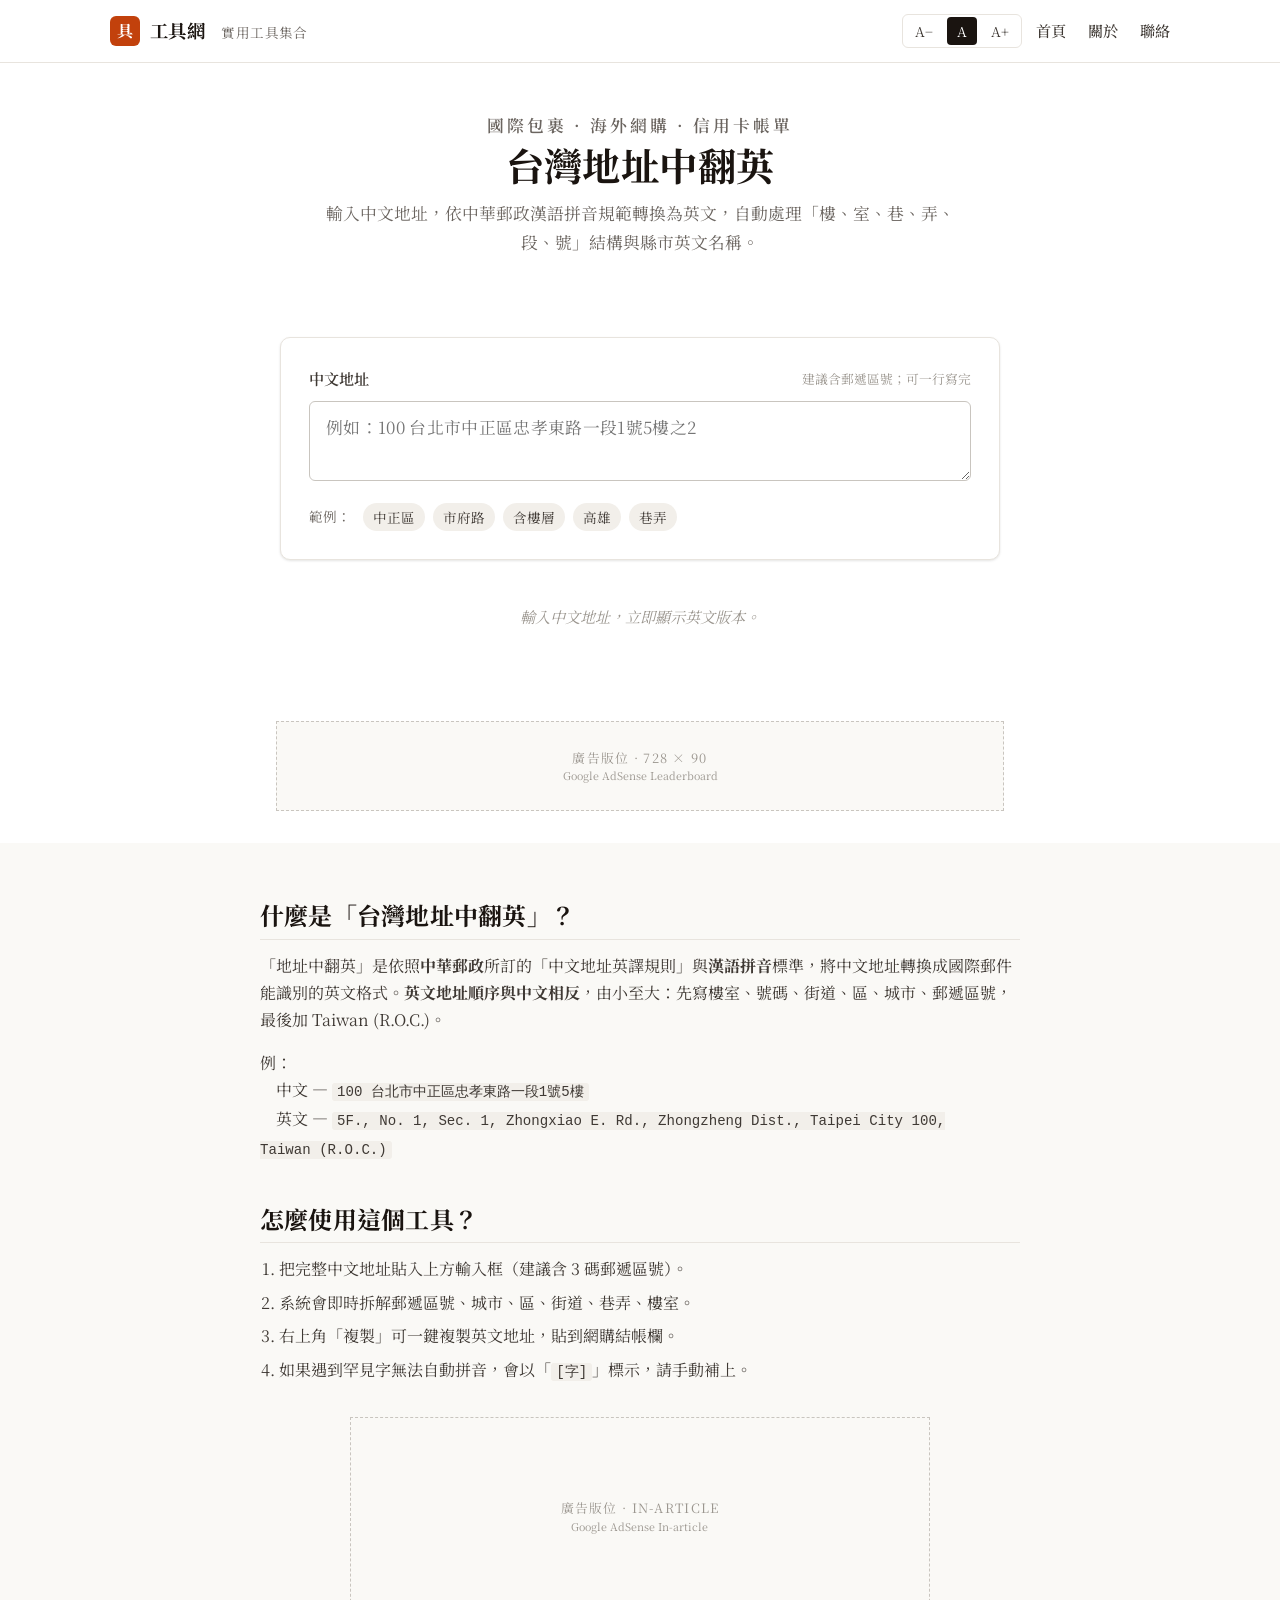
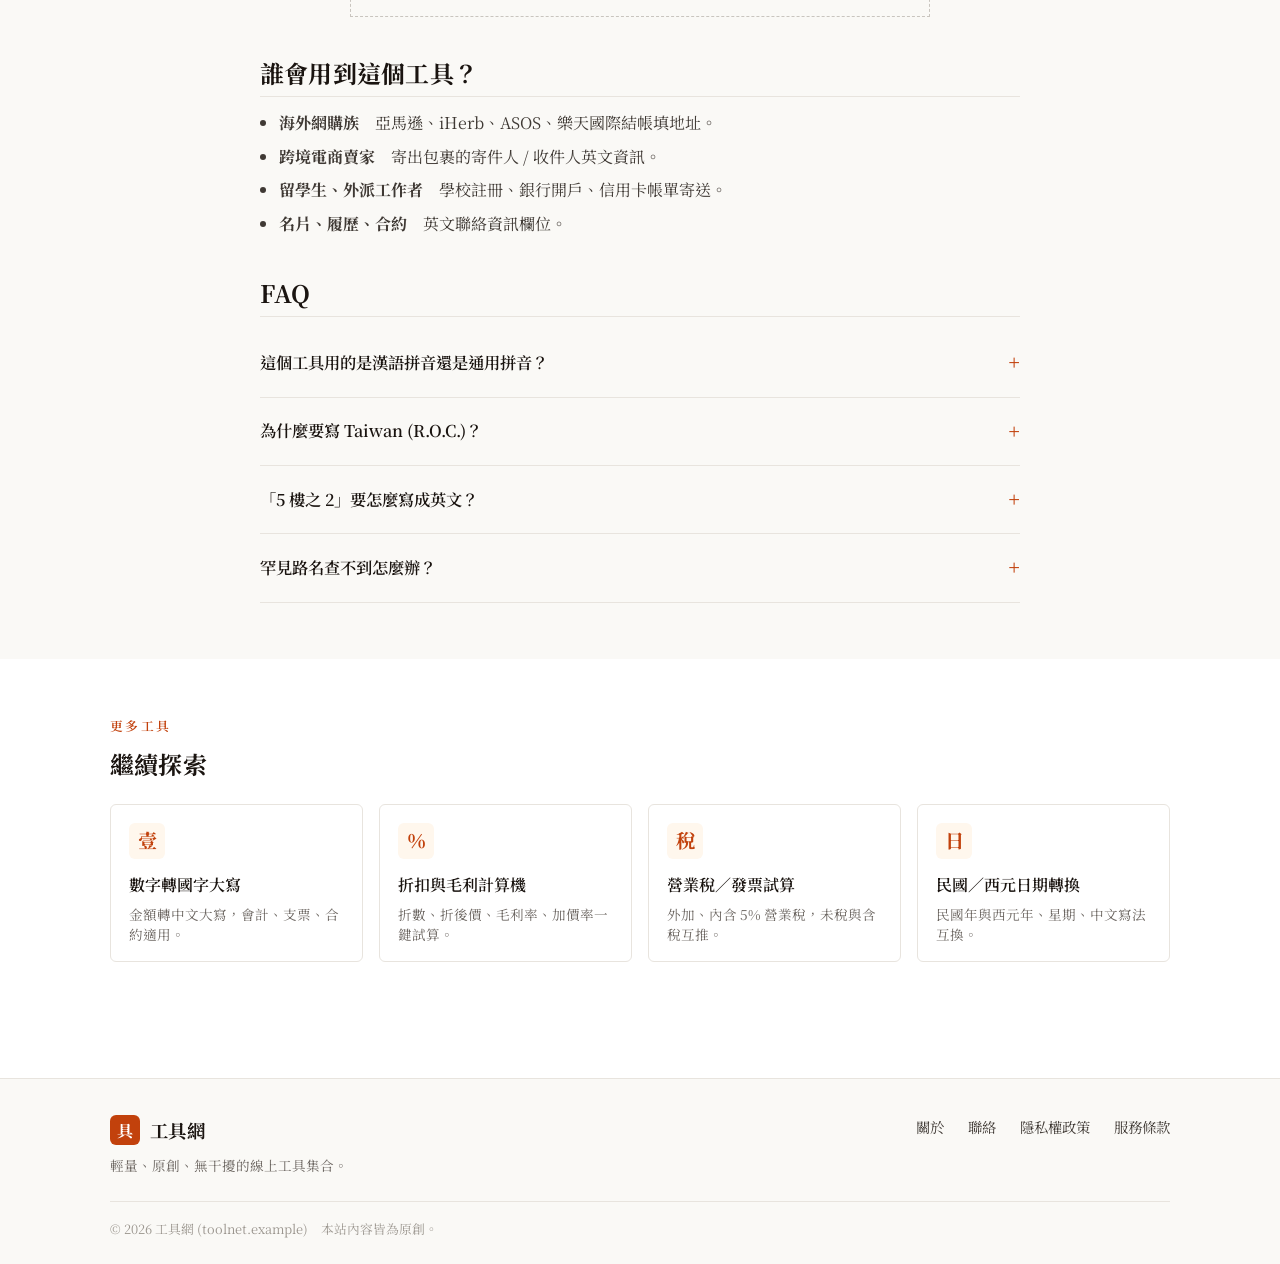
==== address.html @ 965de2b1 "Add Taiwan address Chinese-to-English converter Implements address.html with full conversion logic (" ====
<!DOCTYPE html>
<html lang="zh-Hant-TW">
<head>
<meta charset="UTF-8" />
<meta name="viewport" content="width=device-width, initial-scale=1.0" />
<title>台灣地址中翻英｜中文地址轉英文工具 - 工具網</title>
<meta name="description" content="免費線上台灣地址中翻英工具：輸入中文地址，依中華郵政漢語拼音規範轉換為英文地址，國際包裹、海外網購、信用卡帳單寄送地址必備。" />
<meta name="keywords" content="地址中翻英,台灣地址英譯,中華郵政英文地址,地址轉換,英文地址,漢語拼音地址" />
<link rel="canonical" href="https://example.com/address.html" />
<meta property="og:title" content="台灣地址中翻英工具 - 工具網" />
<meta property="og:description" content="輸入中文地址，一鍵轉成國際包裹可用的英文地址。" />
<meta property="og:type" content="website" />
<meta property="og:locale" content="zh_TW" />

<link rel="preconnect" href="https://fonts.googleapis.com" />
<link rel="preconnect" href="https://fonts.gstatic.com" crossorigin />
<link href="https://fonts.googleapis.com/css2?family=Noto+Serif+TC:wght@400;500;600;700&display=swap" rel="stylesheet" />
<link rel="stylesheet" href="styles.css" />

<script async src="https://pagead2.googlesyndication.com/pagead/js/adsbygoogle.js?client=ca-pub-7520385754428125" crossorigin="anonymous"></script>

<script type="application/ld+json">
{
  "@context": "https://schema.org",
  "@type": "WebApplication",
  "name": "台灣地址中翻英工具",
  "applicationCategory": "UtilitiesApplication",
  "operatingSystem": "All",
  "url": "https://example.com/address.html",
  "offers": { "@type": "Offer", "price": "0", "priceCurrency": "TWD" },
  "description": "依中華郵政漢語拼音規範，將台灣中文地址轉換為英文格式，支援郵遞區號、縣市、行政區、路名、巷弄、樓層解析。"
}
</script>
</head>
<body>

<header class="site-header">
  <div class="site-header__inner">
    <a href="index.html" class="brand">
      <span class="brand__mark">具</span>
      <span class="brand__name">工具網<span class="brand__sub">　實用工具集合</span></span>
    </a>
    <div style="display:flex;align-items:center;gap:14px;">
      <div class="fs-toggle" aria-label="字體大小">
        <button data-fs="sm" type="button">A−</button>
        <button data-fs="md" type="button" class="is-active">A</button>
        <button data-fs="lg" type="button">A+</button>
      </div>
      <nav class="nav" aria-label="主選單">
        <a href="index.html">首頁</a>
        <a href="about.html">關於</a>
        <a href="contact.html">聯絡</a>
      </nav>
      <button class="menu-btn" aria-label="開啟選單" type="button">≡</button>
    </div>
  </div>
</header>

<main>

  <section class="hero">
    <div class="container">
      <p class="eyebrow">國際包裹 · 海外網購 · 信用卡帳單</p>
      <h1>台灣地址中翻英</h1>
      <p>輸入中文地址，依中華郵政漢語拼音規範轉換為英文，自動處理「樓、室、巷、弄、段、號」結構與縣市英文名稱。</p>
    </div>
  </section>

  <section class="section--tight">
    <div class="tool" data-tool="address">
      <div class="tool__label">
        <label for="addr">中文地址</label>
        <span class="tool__hint">建議含郵遞區號；可一行寫完</span>
      </div>

      <div class="input-row">
        <div class="input-row__field" style="flex:1 1 100%;">
          <textarea
            id="addr"
            class="num-input"
            style="font-size:1.05rem;min-height:80px;resize:vertical;line-height:1.6;padding:12px 16px;"
            placeholder="例如：100 台北市中正區忠孝東路一段1號5樓之2"
            aria-describedby="addr-error"
          ></textarea>
        </div>
      </div>

      <div class="examples">
        <span class="examples__label">範例：</span>
        <button type="button" class="chip" data-example="100台北市中正區忠孝東路一段1號">中正區</button>
        <button type="button" class="chip" data-example="110台北市信義區市府路45號">市府路</button>
        <button type="button" class="chip" data-example="403台中市西區民權路100號5樓之2">含樓層</button>
        <button type="button" class="chip" data-example="800高雄市新興區中山一路115號10樓">高雄</button>
        <button type="button" class="chip" data-example="106台北市大安區光復南路102巷5弄3號">巷弄</button>
      </div>

      <div class="tool__error" id="addr-error" data-addr-error role="alert" aria-live="polite"></div>
    </div>

    <div class="result">
      <div class="result__main" data-addr-result style="display:none;">
        <button type="button" class="copy-btn" data-addr-copy>複製</button>
        <div class="result__caption">英文地址 (Recipient Address)</div>
        <p class="result__value" data-addr-value style="font-size:1.1rem;line-height:1.65;letter-spacing:0;"></p>
        <div class="result__meta" data-addr-meta></div>
      </div>

      <div class="placeholder-state" data-addr-placeholder>輸入中文地址，立即顯示英文版本。</div>

      <div class="result__alt" data-addr-alt style="display:none;">
        <div class="alt-row">
          <span class="alt-row__label">郵遞區號 ZIP</span>
          <span class="alt-row__value" data-addr-zip>—</span>
        </div>
        <div class="alt-row">
          <span class="alt-row__label">城市 City</span>
          <span class="alt-row__value" data-addr-city>—</span>
        </div>
        <div class="alt-row">
          <span class="alt-row__label">區 District</span>
          <span class="alt-row__value" data-addr-dist>—</span>
        </div>
        <div class="alt-row">
          <span class="alt-row__label">街道 Street</span>
          <span class="alt-row__value" data-addr-street>—</span>
        </div>
      </div>
    </div>
  </section>

  <div class="container">
    <div class="ad-slot ad-leader" aria-label="廣告版位">
      <div class="ad-slot__inner">廣告版位 · 728 × 90<br><small style="text-transform:none;letter-spacing:0;">Google AdSense Leaderboard</small></div>
    </div>
  </div>

  <section class="section section--alt">
    <div class="container">
      <div class="seo">

        <h2>什麼是「台灣地址中翻英」？</h2>
        <p>「地址中翻英」是依照<strong>中華郵政</strong>所訂的「中文地址英譯規則」與<strong>漢語拼音</strong>標準，將中文地址轉換成國際郵件能識別的英文格式。<strong>英文地址順序與中文相反</strong>，由小至大：先寫樓室、號碼、街道、區、城市、郵遞區號，最後加 Taiwan (R.O.C.)。</p>
        <p>例：<br>
        　中文 — <code>100 台北市中正區忠孝東路一段1號5樓</code><br>
        　英文 — <code>5F., No. 1, Sec. 1, Zhongxiao E. Rd., Zhongzheng Dist., Taipei City 100, Taiwan (R.O.C.)</code></p>

        <h2>怎麼使用這個工具？</h2>
        <ol>
          <li>把完整中文地址貼入上方輸入框（建議含 3 碼郵遞區號）。</li>
          <li>系統會即時拆解郵遞區號、城市、區、街道、巷弄、樓室。</li>
          <li>右上角「複製」可一鍵複製英文地址，貼到網購結帳欄。</li>
          <li>如果遇到罕見字無法自動拼音，會以「<code>[字]</code>」標示，請手動補上。</li>
        </ol>

        <div class="ad-slot ad-inarticle" aria-label="文章中廣告">
          <div class="ad-slot__inner">廣告版位 · In-Article<br><small style="text-transform:none;letter-spacing:0;">Google AdSense In-article</small></div>
        </div>

        <h2>誰會用到這個工具？</h2>
        <ul>
          <li><strong>海外網購族</strong>　亞馬遜、iHerb、ASOS、樂天國際結帳填地址。</li>
          <li><strong>跨境電商賣家</strong>　寄出包裹的寄件人 / 收件人英文資訊。</li>
          <li><strong>留學生、外派工作者</strong>　學校註冊、銀行開戶、信用卡帳單寄送。</li>
          <li><strong>名片、履歷、合約</strong>　英文聯絡資訊欄位。</li>
        </ul>

        <h2>FAQ</h2>

        <details class="faq__item">
          <summary class="faq__q">這個工具用的是漢語拼音還是通用拼音？</summary>
          <div class="faq__a">
            <p>本工具依中華郵政自 2003 年起採用的<strong>漢語拼音</strong>為主，並沿用既有的英文慣用名稱（例如 Taipei、Kaohsiung、Keelung 等）。如貴單位網域、學校另有指定拼音，請依該單位規範修改。</p>
          </div>
        </details>

        <details class="faq__item">
          <summary class="faq__q">為什麼要寫 Taiwan (R.O.C.)？</summary>
          <div class="faq__a">
            <p>「Taiwan」是國際通用的地理名稱，括號 R.O.C.（Republic of China）是中華民國的英文正式名稱。許多海外平台地址欄會自動辨識，但為求保險，建議在地址最末手動加上 <code>, Taiwan (R.O.C.)</code>。</p>
          </div>
        </details>

        <details class="faq__item">
          <summary class="faq__q">「5 樓之 2」要怎麼寫成英文？</summary>
          <div class="faq__a">
            <p>實務上常寫成 <code>5F.-2</code>（5 樓的第 2 戶），或 <code>Rm. 2, 5F.</code>。本工具輸出 <code>5F.-2</code> 格式，並在下方「街道」欄保留原樓室資訊供對照。</p>
          </div>
        </details>

        <details class="faq__item">
          <summary class="faq__q">罕見路名查不到怎麼辦？</summary>
          <div class="faq__a">
            <p>請直接以 <a href="https://www.post.gov.tw/post/internet/Postal/sz_a_zip_e.jsp" target="_blank" rel="noopener noreferrer">中華郵政中文地址英譯</a> 查詢官方寫法，或將 <code>[字]</code> 替換為正確拼音後再使用。本工具的字典會持續擴充。</p>
          </div>
        </details>

      </div>
    </div>
  </section>

  <section class="section">
    <div class="container">
      <p class="eyebrow">更多工具</p>
      <h2 style="font-size:1.5rem;">繼續探索</h2>
      <div class="tools-grid">
        <a class="tool-card" href="index.html">
          <span class="tool-card__icon">壹</span>
          <span class="tool-card__title">數字轉國字大寫</span>
          <span class="tool-card__desc">金額轉中文大寫，會計、支票、合約適用。</span>
        </a>
        <a class="tool-card" href="discount.html">
          <span class="tool-card__icon">％</span>
          <span class="tool-card__title">折扣與毛利計算機</span>
          <span class="tool-card__desc">折數、折後價、毛利率、加價率一鍵試算。</span>
        </a>
        <a class="tool-card" href="vat.html">
          <span class="tool-card__icon">稅</span>
          <span class="tool-card__title">營業稅／發票試算</span>
          <span class="tool-card__desc">外加、內含 5% 營業稅，未稅與含稅互推。</span>
        </a>
        <a class="tool-card" href="date-converter.html">
          <span class="tool-card__icon">日</span>
          <span class="tool-card__title">民國／西元日期轉換</span>
          <span class="tool-card__desc">民國年與西元年、星期、中文寫法互換。</span>
        </a>
      </div>
    </div>
  </section>

</main>

<footer class="site-footer">
  <div class="container">
    <div class="site-footer__inner">
      <div class="site-footer__brand">
        <a href="index.html" class="brand">
          <span class="brand__mark">具</span>
          <span class="brand__name">工具網</span>
        </a>
        <p>輕量、原創、無干擾的線上工具集合。</p>
      </div>
      <div class="footer-links">
        <a href="about.html">關於</a>
        <a href="contact.html">聯絡</a>
        <a href="privacy.html">隱私權政策</a>
        <a href="terms.html">服務條款</a>
      </div>
    </div>
    <div class="footer-copy">© 2026 工具網 (toolnet.example)　本站內容皆為原創。</div>
  </div>
</footer>

<script src="app.js"></script>
<script src="tools-address.js"></script>
</body>
</html>
---- styles.css ----
/* =========================================================
   工具網 - Shared Styles
   主色：#C2410C（磚紅）
   字體：Noto Serif TC
   風格：白底、極簡、工具感
   ========================================================= */

:root {
  --primary: #C2410C;
  --primary-600: #9A3412;
  --primary-100: #FED7AA;
  --primary-50: #FFF7ED;

  --ink-900: #1A1410;
  --ink-700: #3F3934;
  --ink-500: #6B6560;
  --ink-400: #9B968F;
  --ink-300: #C9C5BF;
  --ink-200: #E5E1DB;
  --ink-100: #F2EFEA;
  --ink-50:  #FAF9F6;

  --bg: #FFFFFF;
  --surface: #FFFFFF;

  --border: #E8E4DE;
  --border-strong: #C9C5BF;

  --radius-sm: 4px;
  --radius: 6px;
  --radius-lg: 10px;

  --shadow-sm: 0 1px 2px rgba(26, 20, 16, 0.05);
  --shadow: 0 1px 3px rgba(26, 20, 16, 0.08), 0 1px 2px rgba(26, 20, 16, 0.04);
  --shadow-lg: 0 4px 16px rgba(26, 20, 16, 0.08);

  --container: 1100px;
  --tool-width: 720px;

  --fs-base: 16px;
}

* { box-sizing: border-box; }

html { font-size: var(--fs-base); }

body {
  margin: 0;
  font-family: 'Noto Serif TC', 'Songti TC', 'PMingLiU', '新細明體', serif;
  color: var(--ink-900);
  background: var(--bg);
  line-height: 1.7;
  -webkit-font-smoothing: antialiased;
  -moz-osx-font-smoothing: grayscale;
}

a {
  color: var(--primary-600);
  text-decoration: none;
}
a:hover { text-decoration: underline; }

h1, h2, h3, h4 {
  font-family: 'Noto Serif TC', serif;
  font-weight: 700;
  color: var(--ink-900);
  letter-spacing: 0.01em;
  margin: 0 0 .5em;
  line-height: 1.3;
  text-wrap: balance;
}

h1 { font-size: 2rem; }
h2 { font-size: 1.5rem; }
h3 { font-size: 1.15rem; }
p  { margin: 0 0 1em; text-wrap: pretty; }

.container {
  width: 100%;
  max-width: var(--container);
  margin: 0 auto;
  padding: 0 20px;
}

/* ---------- Header ---------- */
.site-header {
  border-bottom: 1px solid var(--border);
  background: #fff;
  position: sticky;
  top: 0;
  z-index: 50;
}
.site-header__inner {
  display: flex;
  align-items: center;
  justify-content: space-between;
  gap: 16px;
  padding: 14px 20px;
  max-width: var(--container);
  margin: 0 auto;
}
.brand {
  display: inline-flex;
  align-items: center;
  gap: 10px;
  font-weight: 700;
  color: var(--ink-900);
  font-size: 1.15rem;
  letter-spacing: 0.02em;
}
.brand:hover { text-decoration: none; }
.brand__mark {
  width: 30px;
  height: 30px;
  border-radius: 6px;
  background: var(--primary);
  color: #fff;
  display: inline-flex;
  align-items: center;
  justify-content: center;
  font-size: 16px;
  font-weight: 700;
  font-family: 'Noto Serif TC', serif;
}
.brand__name { font-family: 'Noto Serif TC', serif; }
.brand__sub {
  color: var(--ink-500);
  font-size: .85rem;
  font-weight: 400;
  margin-left: 2px;
}

.nav {
  display: flex;
  align-items: center;
  gap: 22px;
}
.nav a {
  color: var(--ink-700);
  font-size: .95rem;
  font-weight: 500;
}
.nav a:hover { color: var(--primary); text-decoration: none; }
.nav a.is-active { color: var(--primary); }

.fs-toggle {
  display: inline-flex;
  align-items: center;
  gap: 4px;
  border: 1px solid var(--border);
  border-radius: var(--radius);
  padding: 2px;
}
.fs-toggle button {
  background: transparent;
  border: 0;
  font-family: inherit;
  font-size: .85rem;
  color: var(--ink-700);
  padding: 4px 10px;
  border-radius: 4px;
  cursor: pointer;
}
.fs-toggle button.is-active {
  background: var(--ink-900);
  color: #fff;
}

.menu-btn {
  display: none;
  background: transparent;
  border: 1px solid var(--border);
  border-radius: 6px;
  padding: 6px 10px;
  font-family: inherit;
  cursor: pointer;
}

/* ---------- Layout sections ---------- */
.section { padding: 56px 0; }
.section--tight { padding: 32px 0; }
.section--alt { background: var(--ink-50); }

.eyebrow {
  font-family: 'Noto Serif TC', serif;
  font-size: .8rem;
  letter-spacing: 0.18em;
  text-transform: uppercase;
  color: var(--primary);
  font-weight: 600;
  margin-bottom: 12px;
}

/* ---------- Hero ---------- */
.hero {
  padding: 48px 0 24px;
  text-align: center;
}
.hero h1 {
  font-size: clamp(1.6rem, 2.2vw + 1rem, 2.4rem);
  margin-bottom: 10px;
}
.hero p {
  color: var(--ink-500);
  font-size: 1.05rem;
  max-width: 640px;
  margin: 0 auto;
}

/* ---------- Tool card ---------- */
.tool {
  max-width: var(--tool-width);
  margin: 24px auto 0;
  background: #fff;
  border: 1px solid var(--border);
  border-radius: var(--radius-lg);
  padding: 28px;
  box-shadow: var(--shadow);
}
.tool__label {
  display: flex;
  align-items: center;
  justify-content: space-between;
  margin-bottom: 10px;
}
.tool__label label {
  font-size: .95rem;
  color: var(--ink-700);
  font-weight: 600;
}
.tool__hint {
  font-size: .8rem;
  color: var(--ink-400);
}

.input-row {
  display: flex;
  gap: 10px;
  align-items: stretch;
  flex-wrap: wrap;
}
.input-row__field {
  flex: 1 1 280px;
  position: relative;
}
.num-input {
  width: 100%;
  font-family: 'Noto Serif TC', serif;
  font-size: 1.35rem;
  padding: 14px 44px 14px 16px;
  border: 1.5px solid var(--border-strong);
  border-radius: var(--radius);
  background: #fff;
  color: var(--ink-900);
  letter-spacing: 0.02em;
  transition: border-color .15s ease, box-shadow .15s ease;
}
.num-input:focus {
  outline: none;
  border-color: var(--primary);
  box-shadow: 0 0 0 3px rgba(194, 65, 12, 0.15);
}
.num-input.is-error {
  border-color: #B91C1C;
  box-shadow: 0 0 0 3px rgba(185, 28, 28, 0.12);
}

.btn {
  display: inline-flex;
  align-items: center;
  justify-content: center;
  gap: 6px;
  font-family: 'Noto Serif TC', serif;
  font-weight: 600;
  font-size: 1rem;
  padding: 12px 24px;
  border-radius: var(--radius);
  border: 1px solid transparent;
  cursor: pointer;
  transition: background .15s ease, transform .05s ease;
  white-space: nowrap;
}
.btn--primary {
  background: var(--primary);
  color: #fff;
}
.btn--primary:hover { background: var(--primary-600); }
.btn--primary:active { transform: translateY(1px); }

.btn--ghost {
  background: #fff;
  color: var(--ink-700);
  border-color: var(--border-strong);
}
.btn--ghost:hover { background: var(--ink-50); color: var(--primary); }

.btn--sm { padding: 8px 14px; font-size: .9rem; }

.tool__error {
  display: none;
  color: #B91C1C;
  font-size: .9rem;
  margin-top: 10px;
}
.tool__error.is-visible { display: block; }

.examples {
  margin-top: 14px;
  display: flex;
  flex-wrap: wrap;
  gap: 8px;
  align-items: center;
}
.examples__label {
  font-size: .85rem;
  color: var(--ink-500);
  margin-right: 4px;
}
.chip {
  background: var(--ink-100);
  color: var(--ink-700);
  border: 0;
  font-family: inherit;
  font-size: .85rem;
  padding: 4px 10px;
  border-radius: 999px;
  cursor: pointer;
  transition: background .15s ease;
}
.chip:hover { background: var(--primary-100); color: var(--primary-600); }

/* ---------- Result ---------- */
.result {
  max-width: var(--tool-width);
  margin: 16px auto 0;
}
.result__main {
  background: #fff;
  border: 1px solid var(--border);
  border-left: 3px solid var(--primary);
  border-radius: var(--radius-lg);
  padding: 26px 28px;
  box-shadow: var(--shadow-sm);
  position: relative;
}
.result__caption {
  font-size: .8rem;
  letter-spacing: 0.16em;
  color: var(--primary);
  font-weight: 600;
  text-transform: uppercase;
  margin-bottom: 10px;
}
.result__value {
  font-family: 'Noto Serif TC', serif;
  font-size: clamp(1rem, 1.4vw + .5rem, 1.3rem);
  line-height: 1.6;
  color: var(--ink-900);
  font-weight: 600;
  letter-spacing: 0.02em;
  text-wrap: balance;
  margin: 0;
  padding-right: 60px;
}
.result__meta {
  margin-top: 12px;
  font-size: .85rem;
  color: var(--ink-500);
}
.copy-btn {
  position: absolute;
  top: 22px;
  right: 22px;
  background: transparent;
  border: 1px solid var(--border-strong);
  color: var(--ink-700);
  border-radius: var(--radius);
  padding: 6px 12px;
  font-family: inherit;
  font-size: .85rem;
  cursor: pointer;
  display: inline-flex;
  align-items: center;
  gap: 4px;
}
.copy-btn:hover { background: var(--primary); color: #fff; border-color: var(--primary); }
.copy-btn.is-copied { background: #15803D; color: #fff; border-color: #15803D; }

.result__alt {
  margin-top: 16px;
  display: grid;
  grid-template-columns: repeat(auto-fit, minmax(200px, 1fr));
  gap: 12px;
}
.alt-row {
  background: #fff;
  border: 1px solid var(--border);
  border-radius: var(--radius);
  padding: 14px 16px;
  display: flex;
  flex-direction: column;
  gap: 4px;
}
.alt-row__label {
  font-size: .75rem;
  letter-spacing: 0.14em;
  color: var(--ink-500);
  text-transform: uppercase;
  font-weight: 600;
}
.alt-row__value {
  font-size: 1rem;
  color: var(--ink-900);
  word-break: break-word;
  line-height: 1.5;
}

.placeholder-state {
  text-align: center;
  color: var(--ink-400);
  padding: 28px;
  font-size: .95rem;
  font-style: italic;
}

/* ---------- Ad slot ---------- */
.ad-slot {
  margin: 32px auto;
  border: 1.5px dashed var(--border-strong);
  background: var(--ink-50);
  color: var(--ink-400);
  display: flex;
  align-items: center;
  justify-content: center;
  font-size: .8rem;
  text-align: center;
  letter-spacing: 0.1em;
  text-transform: uppercase;
}
.ad-slot__inner { padding: 6px 12px; line-height: 1.4; }
.ad-leader { width: 100%; max-width: 728px; height: 90px; }
.ad-inarticle { width: 100%; max-width: 580px; height: 200px; margin: 32px auto; }

@media (max-width: 768px) {
  .ad-sidebar { display: none; }
}

/* ---------- SEO content ---------- */
.seo {
  max-width: 760px;
  margin: 0 auto;
}
.seo h2 {
  font-size: 1.5rem;
  margin-top: 40px;
  padding-bottom: 8px;
  border-bottom: 1px solid var(--border);
}
.seo h2:first-child { margin-top: 0; }
.seo p, .seo li { color: var(--ink-700); }
.seo ul, .seo ol {
  margin: 0 0 1.2em 1.2em;
  padding: 0;
}
.seo li { margin-bottom: .4em; }
.seo code {
  font-family: 'Menlo', 'Monaco', 'Consolas', monospace;
  font-size: .88em;
  background: var(--ink-100);
  padding: 1px 5px;
  border-radius: 3px;
  color: var(--ink-700);
}

.faq__item {
  border-bottom: 1px solid var(--border);
  padding: 16px 0;
}
.faq__q {
  cursor: pointer;
  font-weight: 600;
  color: var(--ink-900);
  display: flex;
  justify-content: space-between;
  align-items: center;
  list-style: none;
  font-size: 1.02rem;
}
.faq__q::-webkit-details-marker { display: none; }
.faq__q::after {
  content: '+';
  font-family: serif;
  font-size: 1.3rem;
  color: var(--primary);
  margin-left: 12px;
  font-weight: 400;
  transition: transform .2s ease;
  flex-shrink: 0;
}
.faq__item[open] .faq__q::after { content: '−'; }
.faq__a {
  margin-top: 10px;
  color: var(--ink-700);
}
.faq__a p:last-child { margin-bottom: 0; }

/* ---------- Other tools grid ---------- */
.tools-grid {
  display: grid;
  grid-template-columns: repeat(auto-fill, minmax(220px, 1fr));
  gap: 16px;
  margin-top: 24px;
}
.tool-card {
  background: #fff;
  border: 1px solid var(--border);
  border-radius: var(--radius);
  padding: 18px 18px 16px;
  display: flex;
  flex-direction: column;
  gap: 6px;
  text-decoration: none;
  color: var(--ink-900);
  transition: border-color .15s ease, transform .15s ease, box-shadow .15s ease;
  position: relative;
}
.tool-card:hover {
  border-color: var(--primary);
  box-shadow: var(--shadow);
  transform: translateY(-2px);
  text-decoration: none;
}
.tool-card.is-active::before {
  content: '使用中';
  position: absolute;
  top: 10px;
  right: 10px;
  background: var(--primary-50);
  color: var(--primary-600);
  font-size: .7rem;
  letter-spacing: 0.08em;
  padding: 2px 8px;
  border-radius: 999px;
  font-weight: 600;
}
.tool-card.is-soon {
  cursor: not-allowed;
  opacity: 0.7;
  pointer-events: none;
}
.tool-card.is-soon::before {
  content: '即將推出';
  position: absolute;
  top: 10px;
  right: 10px;
  background: var(--ink-100);
  color: var(--ink-500);
  font-size: .7rem;
  letter-spacing: 0.08em;
  padding: 2px 8px;
  border-radius: 999px;
  font-weight: 600;
}
.tool-card__icon {
  font-size: 1.2rem;
  color: var(--primary);
  font-weight: 700;
  width: 36px;
  height: 36px;
  display: inline-flex;
  align-items: center;
  justify-content: center;
  background: var(--primary-50);
  border-radius: var(--radius);
  margin-bottom: 6px;
  font-family: 'Noto Serif TC', serif;
}
.tool-card__title {
  font-weight: 600;
  font-size: 1rem;
  color: var(--ink-900);
}
.tool-card__desc {
  font-size: .85rem;
  color: var(--ink-500);
  line-height: 1.5;
}

/* ---------- Footer ---------- */
.site-footer {
  margin-top: 60px;
  border-top: 1px solid var(--border);
  background: var(--ink-50);
  padding: 36px 0 28px;
  color: var(--ink-500);
  font-size: .9rem;
}
.site-footer__inner {
  display: flex;
  justify-content: space-between;
  align-items: flex-start;
  flex-wrap: wrap;
  gap: 24px;
}
.site-footer__brand { max-width: 320px; }
.site-footer__brand p { margin: 8px 0 0; color: var(--ink-500); font-size: .85rem; }
.footer-links {
  display: flex;
  flex-wrap: wrap;
  gap: 24px;
}
.footer-links a { color: var(--ink-700); }
.footer-links a:hover { color: var(--primary); }
.footer-copy {
  margin-top: 24px;
  padding-top: 16px;
  border-top: 1px solid var(--border);
  font-size: .8rem;
  color: var(--ink-400);
}

/* ---------- Mobile ---------- */
@media (max-width: 768px) {
  .menu-btn { display: inline-flex; align-items: center; gap: 4px; }
  .nav {
    display: none;
    position: absolute;
    top: 100%;
    right: 0;
    background: #fff;
    border: 1px solid var(--border);
    border-radius: var(--radius);
    flex-direction: column;
    align-items: flex-start;
    gap: 0;
    padding: 8px 0;
    box-shadow: var(--shadow);
    min-width: 160px;
  }
  .nav.is-open { display: flex; }
  .nav a { padding: 8px 16px; width: 100%; }
  .site-header__inner { position: relative; }
  .fs-toggle { order: 2; }
  .tool { padding: 20px; border-radius: var(--radius); }
  .num-input { font-size: 1.05rem; padding: 12px 14px; }
  .result__main { padding: 20px; }
  .result__value { padding-right: 0; }
  .copy-btn { position: static; margin-top: 12px; display: inline-flex; }
  .section { padding: 36px 0; }
  .hero { padding: 32px 0 16px; }
}
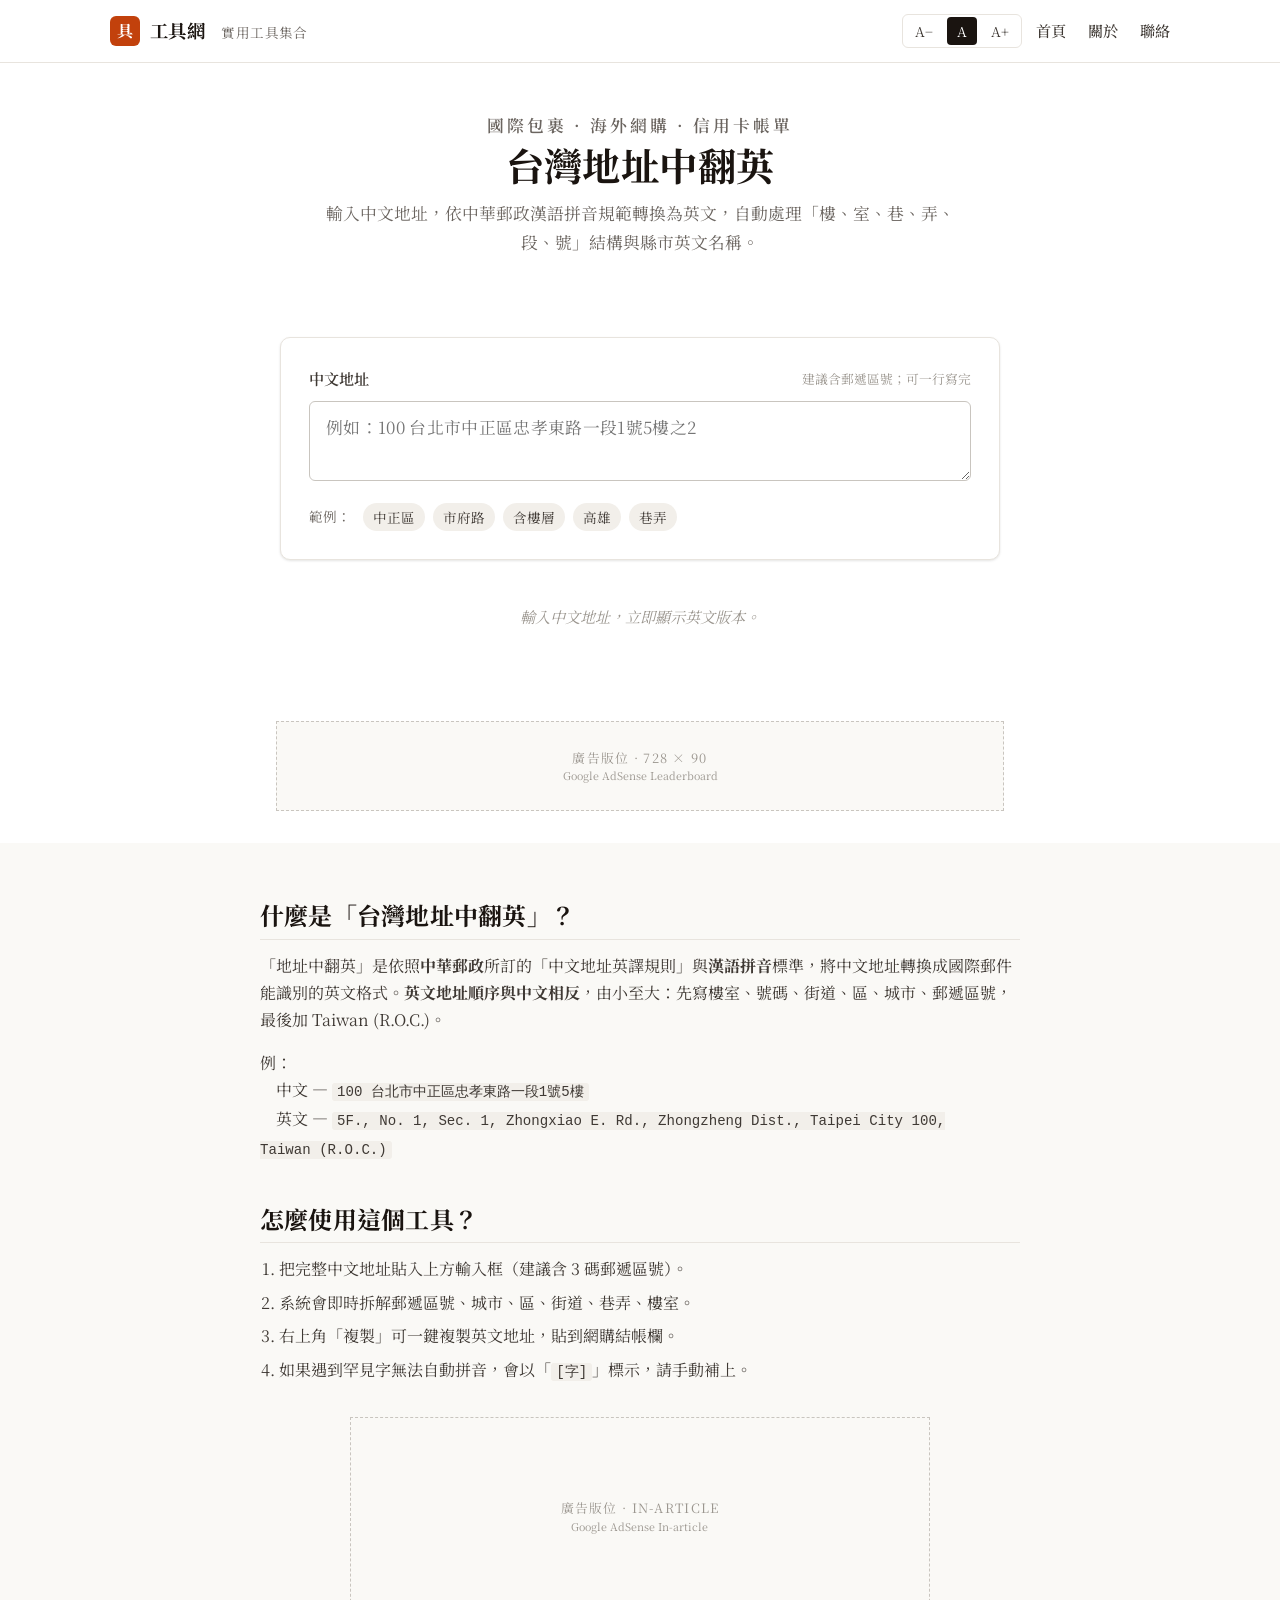
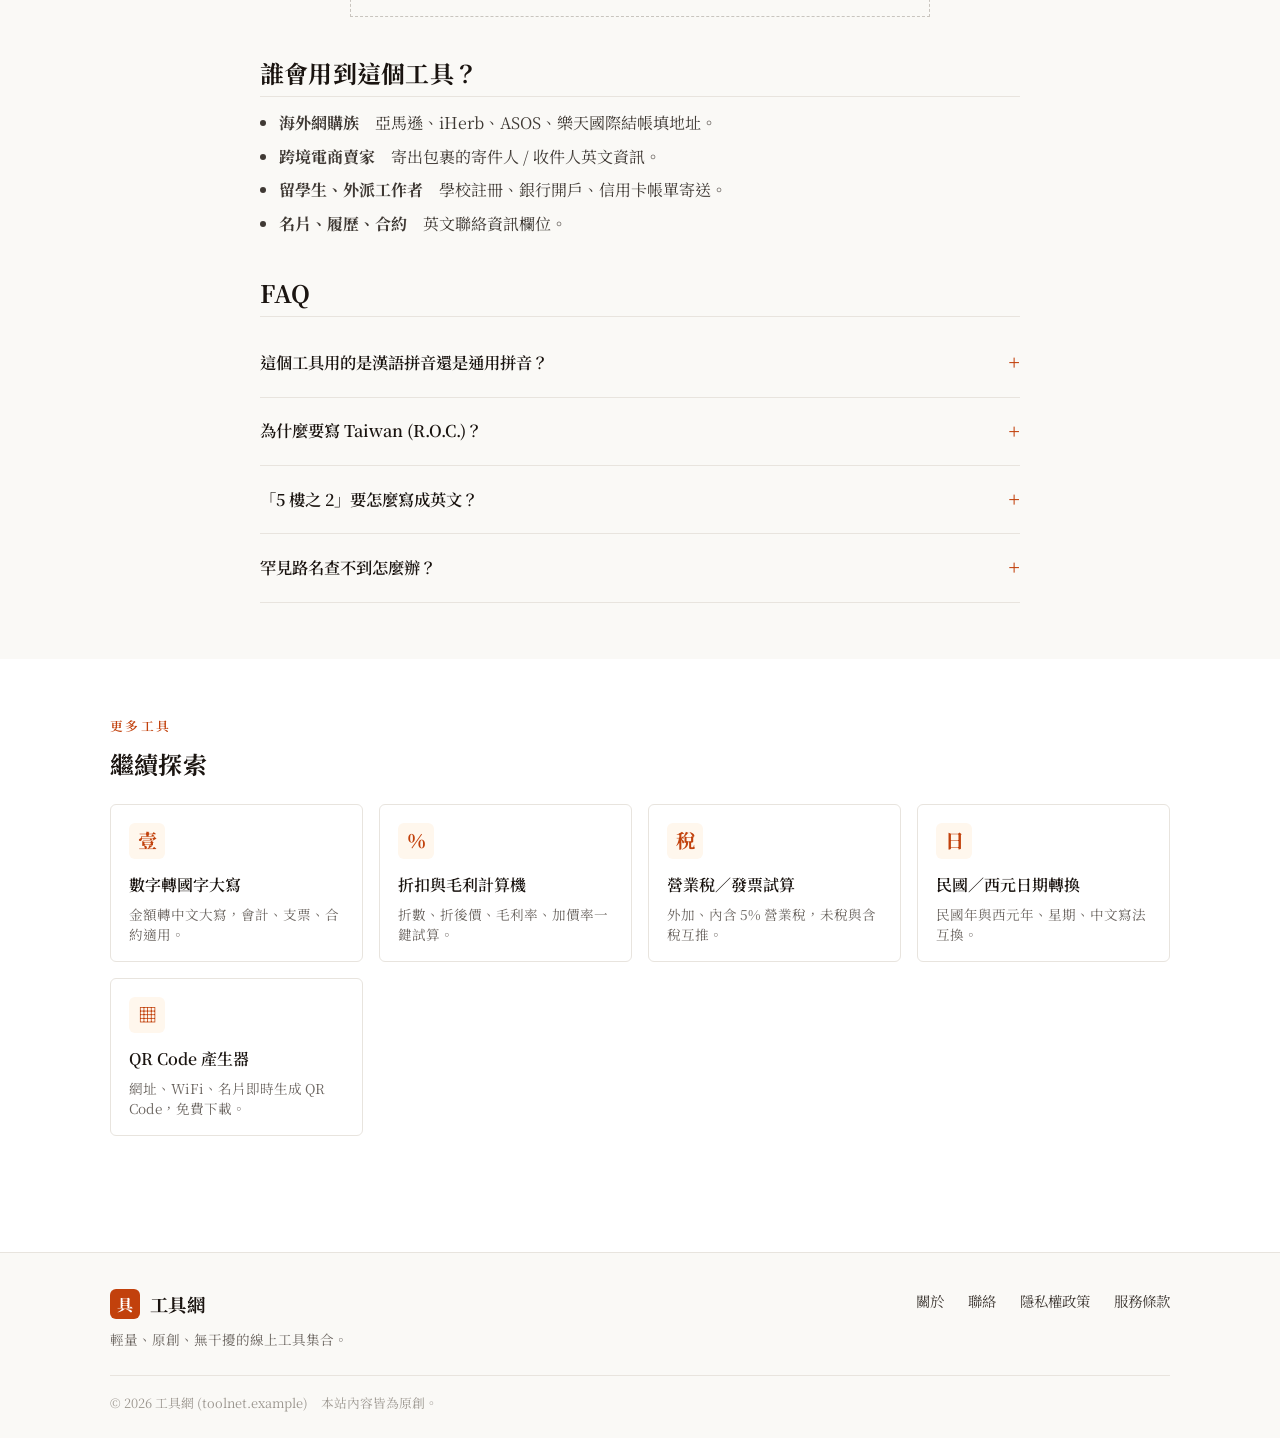
==== commit 1af7e25a: "Add QR Code generator tool New qr.html with three modes: text/URL, WiFi password, and vCard contact." ====
--- a/address.html
+++ b/address.html
@@ -223,6 +223,11 @@
           <span class="tool-card__title">民國／西元日期轉換</span>
           <span class="tool-card__desc">民國年與西元年、星期、中文寫法互換。</span>
         </a>
+        <a class="tool-card" href="qr.html">
+          <span class="tool-card__icon">▦</span>
+          <span class="tool-card__title">QR Code 產生器</span>
+          <span class="tool-card__desc">網址、WiFi、名片即時生成 QR Code，免費下載。</span>
+        </a>
       </div>
     </div>
   </section>
--- a/styles.css
+++ b/styles.css
@@ -617,6 +617,97 @@
   border-top: 1px solid var(--border);
   font-size: .8rem;
   color: var(--ink-400);
+}
+
+/* ---------- QR Code tool ---------- */
+.qr-layout {
+  display: grid;
+  grid-template-columns: 1fr auto;
+  gap: 24px;
+  align-items: start;
+}
+@media (max-width: 680px) {
+  .qr-layout { grid-template-columns: 1fr; }
+  .qr-preview-wrap { order: -1; }
+}
+
+.qr-preview-wrap {
+  display: flex;
+  flex-direction: column;
+  align-items: center;
+  gap: 16px;
+}
+.qr-canvas-box {
+  background: #fff;
+  border: 1.5px solid var(--border-strong);
+  border-radius: var(--radius-lg);
+  padding: 20px;
+  box-shadow: var(--shadow);
+  display: flex;
+  align-items: center;
+  justify-content: center;
+  min-width: 200px;
+  min-height: 200px;
+}
+.qr-canvas-box canvas {
+  display: block;
+  border-radius: 4px;
+}
+.qr-empty {
+  color: var(--ink-300);
+  font-size: .9rem;
+  text-align: center;
+  line-height: 1.5;
+  padding: 16px;
+}
+.qr-actions {
+  display: flex;
+  flex-direction: column;
+  gap: 8px;
+  width: 100%;
+}
+.qr-actions .btn {
+  width: 100%;
+  justify-content: center;
+}
+
+.qr-options-row {
+  display: grid;
+  grid-template-columns: 1fr 1fr;
+  gap: 10px;
+  margin-top: 14px;
+}
+@media (max-width: 420px) {
+  .qr-options-row { grid-template-columns: 1fr; }
+}
+
+.qr-field select {
+  width: 100%;
+  font-family: 'Noto Serif TC', serif;
+  font-size: .95rem;
+  padding: 8px 10px;
+  border: 1.5px solid var(--border-strong);
+  border-radius: var(--radius);
+  background: #fff;
+  color: var(--ink-900);
+  cursor: pointer;
+  appearance: none;
+  background-image: url("data:image/svg+xml,%3Csvg xmlns='http://www.w3.org/2000/svg' width='12' height='8' viewBox='0 0 12 8'%3E%3Cpath d='M1 1l5 5 5-5' stroke='%239B968F' stroke-width='1.5' fill='none' stroke-linecap='round'/%3E%3C/svg%3E");
+  background-repeat: no-repeat;
+  background-position: right 10px center;
+  padding-right: 28px;
+}
+.qr-field select:focus {
+  outline: none;
+  border-color: var(--primary);
+  box-shadow: 0 0 0 3px rgba(194,65,12,.15);
+}
+.qr-field__label {
+  font-size: .8rem;
+  color: var(--ink-500);
+  font-weight: 600;
+  margin-bottom: 4px;
+  letter-spacing: 0.06em;
 }
 
 /* ---------- Mobile ---------- */
